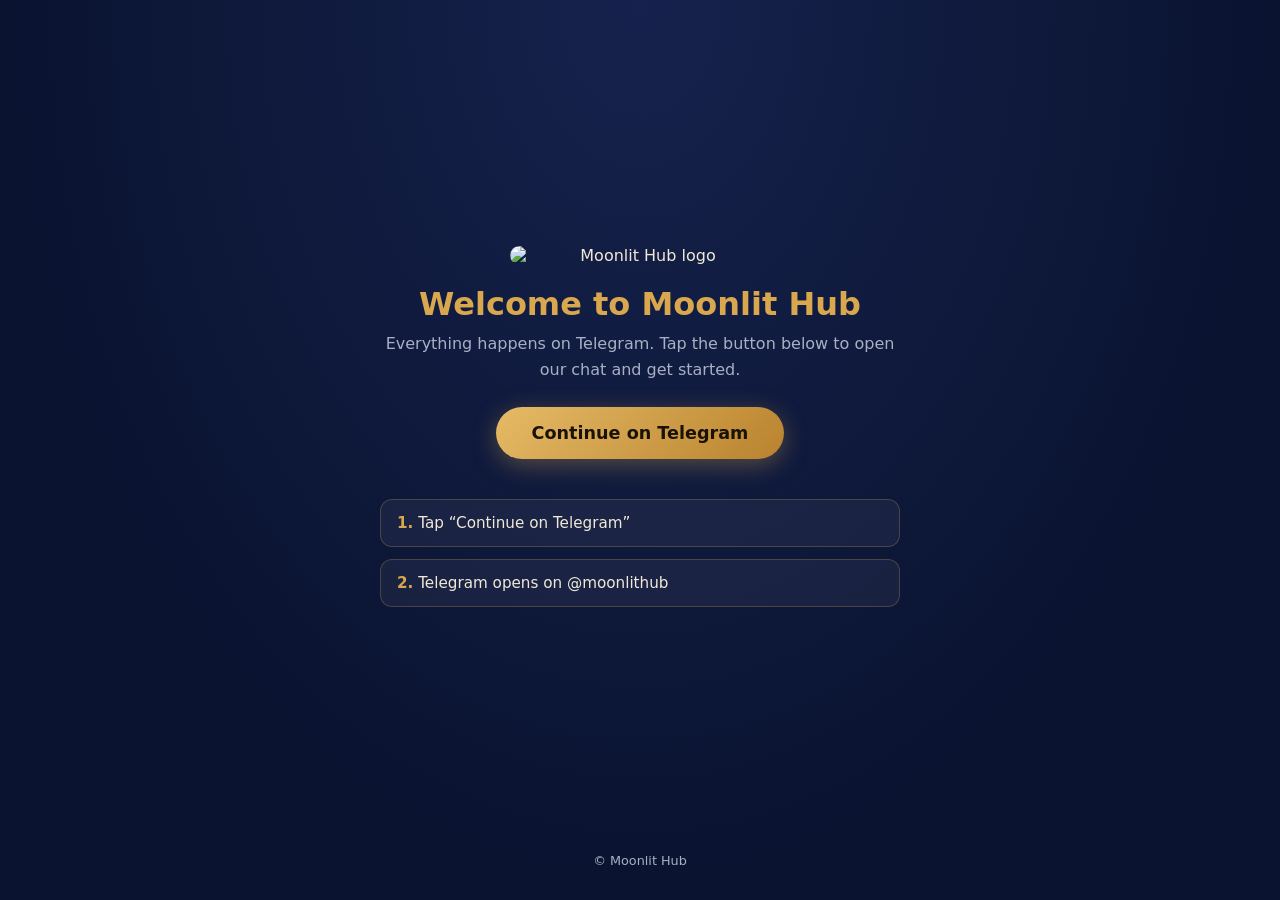
==== index.html @ 0dc42af7 "Add initial HTML structure for Moonlit Hub" ====
<!DOCTYPE html>
<html lang="en">
<head>
<meta charset="utf-8">
<meta name="viewport" content="width=device-width, initial-scale=1, viewport-fit=cover">
<title>Moonlit Hub</title>
<style>
:root{--bg:#0a1330;--gold:#d9a84e;--text:#f1e9d8;--muted:#a9b0c4}
*{box-sizing:border-box}
html{height:100%}
body{margin:0;min-height:100%;background:radial-gradient(ellipse at top,#16224d,var(--bg) 70%);color:var(--text);font-family:system-ui,-apple-system,"Segoe UI",Roboto,sans-serif;display:flex;flex-direction:column;align-items:center;text-align:center;padding:32px 20px}
main{max-width:520px;width:100%;flex:1;display:flex;flex-direction:column;align-items:center;justify-content:center}
img{max-width:100%;width:260px;border-radius:16px}
h1{font-size:2rem;margin:20px 0 8px;color:var(--gold)}
p{color:var(--muted);line-height:1.6;margin:0 0 24px}
.btn{display:inline-block;background:linear-gradient(135deg,#e6bb66,#b9822e);color:#1a1205;font-weight:700;font-size:1.1rem;text-decoration:none;padding:16px 36px;border-radius:999px;box-shadow:0 6px 24px rgba(217,168,78,.35)}
.btn:active{transform:scale(.98)}
.steps{display:grid;gap:12px;margin-top:40px;width:100%;text-align:left}
.step{background:rgba(255,255,255,.05);border:1px solid rgba(217,168,78,.25);border-radius:12px;padding:14px 16px;font-size:.95rem}
.step b{color:var(--gold)}
footer{margin-top:32px;font-size:.8rem;color:var(--muted)}
</style>
</head>
<body>
<main>
  <img src="logo.png" alt="Moonlit Hub logo">
  <h1>Welcome to Moonlit Hub</h1>
  <p>Everything happens on Telegram. Tap the button below to open our chat and get started.</p>
  <a class="btn" href="https://t.me/moonlithub">Continue on Telegram</a>
  <div class="steps">
    <div class="step"><b>1.</b> Tap “Continue on Telegram”</div>
    <div class="step"><b>2.</b> Telegram opens on @moonlithub</div>
  </div>
</main>
<footer>&copy; Moonlit Hub</footer>
</body>
</html>
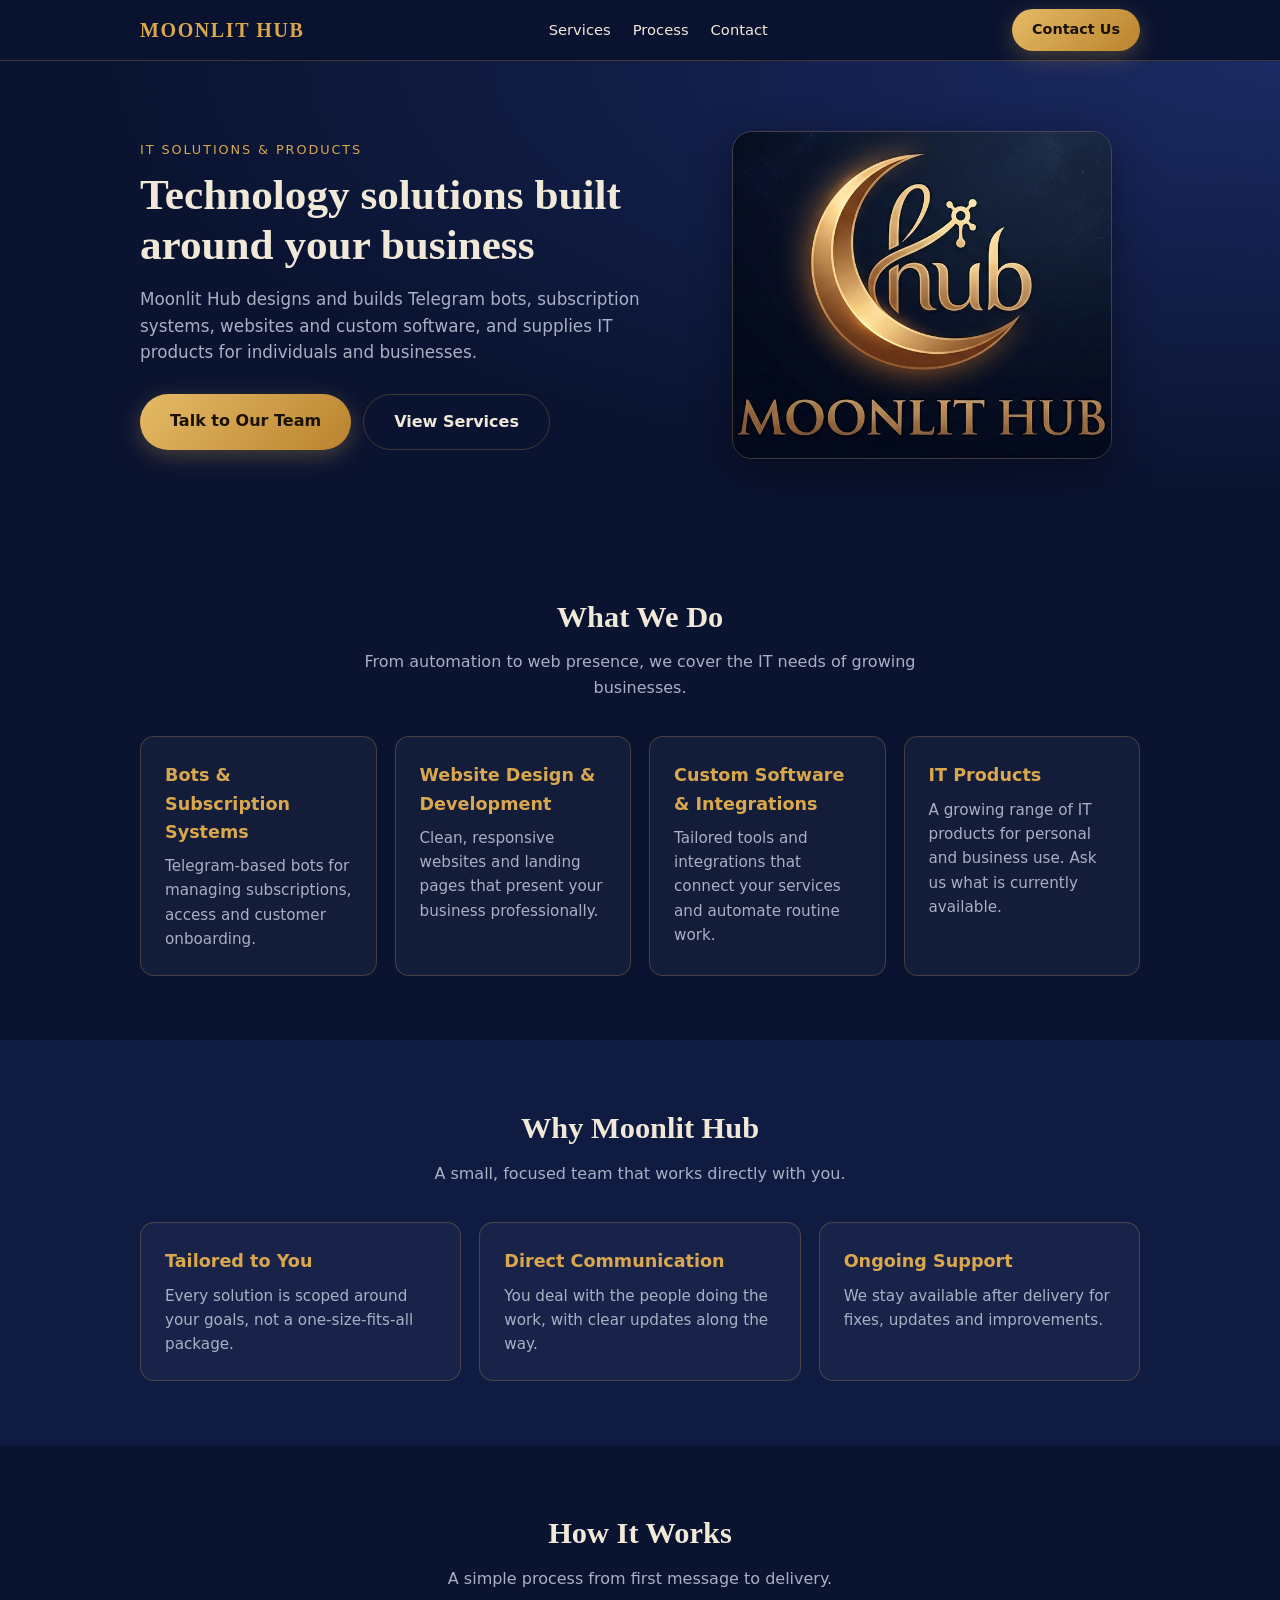
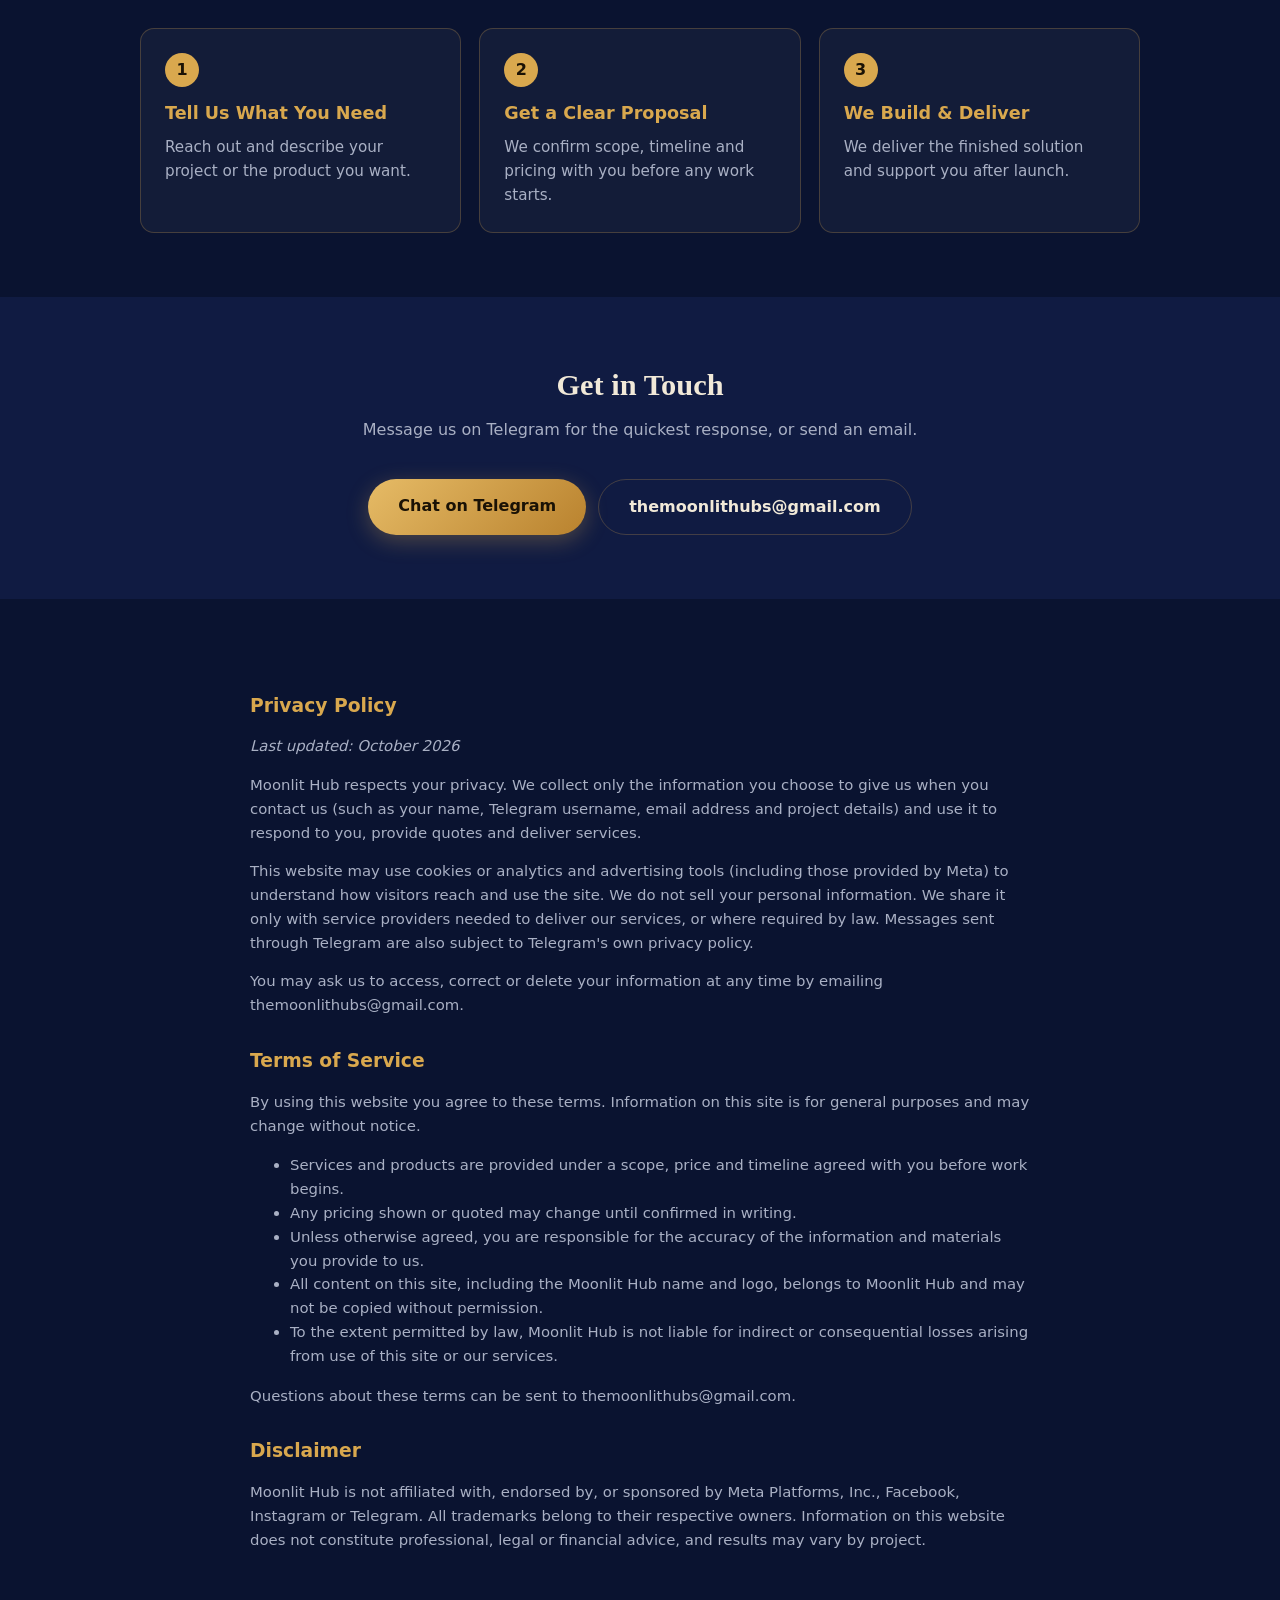
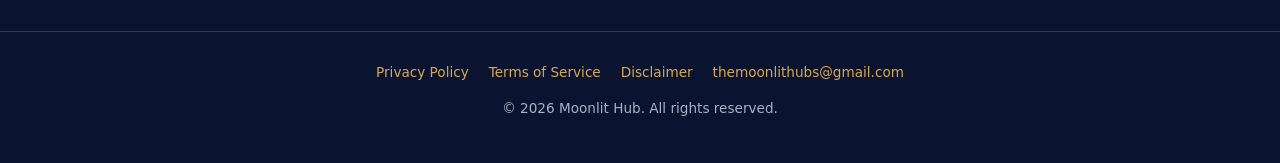
==== commit fdd25554: "Enhance index.html with SEO and layout improvements Updated the title and meta description for SEO. " ====
--- a/index.html
+++ b/index.html
@@ -3,35 +3,128 @@
 <head>
 <meta charset="utf-8">
 <meta name="viewport" content="width=device-width, initial-scale=1, viewport-fit=cover">
-<title>Moonlit Hub</title>
+<title>Moonlit Hub | IT Solutions & Products</title>
+<meta name="description" content="Moonlit Hub provides IT solutions: Telegram bots and subscription systems, websites, custom software and IT products.">
 <style>
-:root{--bg:#0a1330;--gold:#d9a84e;--text:#f1e9d8;--muted:#a9b0c4}
+:root{--bg:#0a1330;--bg2:#101b42;--gold:#d9a84e;--text:#f1e9d8;--muted:#a9b0c4;--line:rgba(217,168,78,.25);box-sizing:border-box;padding-top:env(safe-area-inset-top,0px);padding-bottom:env(safe-area-inset-bottom,0px)}
 *{box-sizing:border-box}
-html{height:100%}
-body{margin:0;min-height:100%;background:radial-gradient(ellipse at top,#16224d,var(--bg) 70%);color:var(--text);font-family:system-ui,-apple-system,"Segoe UI",Roboto,sans-serif;display:flex;flex-direction:column;align-items:center;text-align:center;padding:32px 20px}
-main{max-width:520px;width:100%;flex:1;display:flex;flex-direction:column;align-items:center;justify-content:center}
-img{max-width:100%;width:260px;border-radius:16px}
-h1{font-size:2rem;margin:20px 0 8px;color:var(--gold)}
-p{color:var(--muted);line-height:1.6;margin:0 0 24px}
-.btn{display:inline-block;background:linear-gradient(135deg,#e6bb66,#b9822e);color:#1a1205;font-weight:700;font-size:1.1rem;text-decoration:none;padding:16px 36px;border-radius:999px;box-shadow:0 6px 24px rgba(217,168,78,.35)}
-.btn:active{transform:scale(.98)}
-.steps{display:grid;gap:12px;margin-top:40px;width:100%;text-align:left}
-.step{background:rgba(255,255,255,.05);border:1px solid rgba(217,168,78,.25);border-radius:12px;padding:14px 16px;font-size:.95rem}
-.step b{color:var(--gold)}
-footer{margin-top:32px;font-size:.8rem;color:var(--muted)}
+html{scroll-behavior:smooth;scroll-padding-top:70px}
+body{margin:0;background:var(--bg);color:var(--text);font-family:system-ui,-apple-system,"Segoe UI",Roboto,sans-serif;line-height:1.6}
+a{color:var(--gold)}
+.wrap{max-width:1040px;margin:0 auto;padding:0 20px}
+header{position:sticky;top:env(safe-area-inset-top,0px);z-index:5;background:rgba(10,19,48,.92);border-bottom:1px solid var(--line);backdrop-filter:blur(8px)}
+nav{display:flex;align-items:center;justify-content:space-between;height:60px}
+.brand{font-family:Georgia,"Times New Roman",serif;font-size:1.25rem;letter-spacing:.08em;color:var(--gold);text-decoration:none;font-weight:700}
+nav ul{display:flex;gap:22px;list-style:none;margin:0;padding:0}
+nav ul a{color:var(--text);text-decoration:none;font-size:.92rem}
+.btn{display:inline-block;background:linear-gradient(135deg,#e6bb66,#b9822e);color:#1a1205;font-weight:700;text-decoration:none;padding:14px 30px;border-radius:999px;box-shadow:0 6px 22px rgba(217,168,78,.3)}
+.btn.sm{padding:9px 20px;font-size:.9rem}
+.btn.ghost{background:none;color:var(--text);border:1px solid var(--line);box-shadow:none}
+.hero{background:radial-gradient(ellipse at top right,#1b2a63,var(--bg) 65%);padding:70px 0}
+.hero .wrap{display:grid;grid-template-columns:1.2fr 1fr;gap:40px;align-items:center}
+.eyebrow{color:var(--gold);letter-spacing:.15em;font-size:.8rem;text-transform:uppercase}
+h1{font-family:Georgia,"Times New Roman",serif;font-size:2.7rem;line-height:1.15;margin:10px 0 16px}
+.hero p{color:var(--muted);font-size:1.05rem;margin:0 0 28px}
+.hero .cta{display:flex;gap:12px;flex-wrap:wrap}
+.hero img{width:100%;max-width:380px;justify-self:center;border-radius:20px;border:1px solid var(--line);box-shadow:0 10px 40px rgba(0,0,0,.4)}
+section{padding:64px 0}
+section.alt{background:var(--bg2)}
+h2{font-family:Georgia,"Times New Roman",serif;font-size:1.9rem;margin:0 0 8px;text-align:center}
+.sub{color:var(--muted);text-align:center;max-width:600px;margin:0 auto 36px}
+.grid{display:grid;gap:18px;grid-template-columns:repeat(auto-fit,minmax(220px,1fr))}
+.card{background:rgba(255,255,255,.04);border:1px solid var(--line);border-radius:14px;padding:24px}
+.card h3{margin:0 0 8px;color:var(--gold);font-size:1.1rem}
+.card p{margin:0;color:var(--muted);font-size:.95rem}
+.num{display:inline-flex;width:34px;height:34px;border-radius:50%;background:var(--gold);color:#1a1205;font-weight:700;align-items:center;justify-content:center;margin-bottom:12px}
+.contact{text-align:center}
+.contact .cta{display:flex;gap:12px;justify-content:center;flex-wrap:wrap;margin-top:8px}
+.legal h3{color:var(--gold);margin:28px 0 6px}
+.legal p,.legal li{color:var(--muted);font-size:.93rem}
+.legal .box{max-width:780px;margin:0 auto}
+footer{border-top:1px solid var(--line);padding:30px 0;text-align:center;font-size:.85rem;color:var(--muted)}
+footer a{margin:0 10px;text-decoration:none}
+@media(max-width:760px){nav ul{display:none}.hero .wrap{grid-template-columns:1fr}.hero{padding:44px 0}h1{font-size:2.1rem}.hero img{order:-1;max-width:240px}}
 </style>
 </head>
 <body>
-<main>
+<header><div class="wrap"><nav>
+  <a class="brand" href="#top">MOONLIT HUB</a>
+  <ul><li><a href="#services">Services</a></li><li><a href="#process">Process</a></li><li><a href="#contact">Contact</a></li></ul>
+  <a class="btn sm" href="https://t.me/moonlithub">Contact Us</a>
+</nav></div></header>
+
+<div class="hero" id="top"><div class="wrap">
+  <div>
+    <div class="eyebrow">IT Solutions &amp; Products</div>
+    <h1>Technology solutions built around your business</h1>
+    <p>Moonlit Hub designs and builds Telegram bots, subscription systems, websites and custom software, and supplies IT products for individuals and businesses.</p>
+    <div class="cta"><a class="btn" href="https://t.me/moonlithub">Talk to Our Team</a><a class="btn ghost" href="#services">View Services</a></div>
+  </div>
   <img src="logo.png" alt="Moonlit Hub logo">
-  <h1>Welcome to Moonlit Hub</h1>
-  <p>Everything happens on Telegram. Tap the button below to open our chat and get started.</p>
-  <a class="btn" href="https://t.me/moonlithub">Continue on Telegram</a>
-  <div class="steps">
-    <div class="step"><b>1.</b> Tap “Continue on Telegram”</div>
-    <div class="step"><b>2.</b> Telegram opens on @moonlithub</div>
+</div></div>
+
+<section id="services"><div class="wrap">
+  <h2>What We Do</h2>
+  <p class="sub">From automation to web presence, we cover the IT needs of growing businesses.</p>
+  <div class="grid">
+    <div class="card"><h3>Bots &amp; Subscription Systems</h3><p>Telegram-based bots for managing subscriptions, access and customer onboarding.</p></div>
+    <div class="card"><h3>Website Design &amp; Development</h3><p>Clean, responsive websites and landing pages that present your business professionally.</p></div>
+    <div class="card"><h3>Custom Software &amp; Integrations</h3><p>Tailored tools and integrations that connect your services and automate routine work.</p></div>
+    <div class="card"><h3>IT Products</h3><p>A growing range of IT products for personal and business use. Ask us what is currently available.</p></div>
   </div>
-</main>
-<footer>&copy; Moonlit Hub</footer>
+</div></section>
+
+<section class="alt"><div class="wrap">
+  <h2>Why Moonlit Hub</h2>
+  <p class="sub">A small, focused team that works directly with you.</p>
+  <div class="grid">
+    <div class="card"><h3>Tailored to You</h3><p>Every solution is scoped around your goals, not a one-size-fits-all package.</p></div>
+    <div class="card"><h3>Direct Communication</h3><p>You deal with the people doing the work, with clear updates along the way.</p></div>
+    <div class="card"><h3>Ongoing Support</h3><p>We stay available after delivery for fixes, updates and improvements.</p></div>
+  </div>
+</div></section>
+
+<section id="process"><div class="wrap">
+  <h2>How It Works</h2>
+  <p class="sub">A simple process from first message to delivery.</p>
+  <div class="grid">
+    <div class="card"><div class="num">1</div><h3>Tell Us What You Need</h3><p>Reach out and describe your project or the product you want.</p></div>
+    <div class="card"><div class="num">2</div><h3>Get a Clear Proposal</h3><p>We confirm scope, timeline and pricing with you before any work starts.</p></div>
+    <div class="card"><div class="num">3</div><h3>We Build &amp; Deliver</h3><p>We deliver the finished solution and support you after launch.</p></div>
+  </div>
+</div></section>
+
+<section class="alt contact" id="contact"><div class="wrap">
+  <h2>Get in Touch</h2>
+  <p class="sub">Message us on Telegram for the quickest response, or send an email.</p>
+  <div class="cta"><a class="btn" href="https://t.me/moonlithub">Chat on Telegram</a><a class="btn ghost" href="mailto:themoonlithubs@gmail.com">themoonlithubs@gmail.com</a></div>
+</div></section>
+
+<section class="legal"><div class="wrap"><div class="box">
+  <h3 id="privacy">Privacy Policy</h3>
+  <p><em>Last updated: October 2026</em></p>
+  <p>Moonlit Hub respects your privacy. We collect only the information you choose to give us when you contact us (such as your name, Telegram username, email address and project details) and use it to respond to you, provide quotes and deliver services.</p>
+  <p>This website may use cookies or analytics and advertising tools (including those provided by Meta) to understand how visitors reach and use the site. We do not sell your personal information. We share it only with service providers needed to deliver our services, or where required by law. Messages sent through Telegram are also subject to Telegram's own privacy policy.</p>
+  <p>You may ask us to access, correct or delete your information at any time by emailing themoonlithubs@gmail.com.</p>
+
+  <h3 id="terms">Terms of Service</h3>
+  <p>By using this website you agree to these terms. Information on this site is for general purposes and may change without notice.</p>
+  <ul>
+    <li>Services and products are provided under a scope, price and timeline agreed with you before work begins.</li>
+    <li>Any pricing shown or quoted may change until confirmed in writing.</li>
+    <li>Unless otherwise agreed, you are responsible for the accuracy of the information and materials you provide to us.</li>
+    <li>All content on this site, including the Moonlit Hub name and logo, belongs to Moonlit Hub and may not be copied without permission.</li>
+    <li>To the extent permitted by law, Moonlit Hub is not liable for indirect or consequential losses arising from use of this site or our services.</li>
+  </ul>
+  <p>Questions about these terms can be sent to themoonlithubs@gmail.com.</p>
+
+  <h3 id="disclaimer">Disclaimer</h3>
+  <p>Moonlit Hub is not affiliated with, endorsed by, or sponsored by Meta Platforms, Inc., Facebook, Instagram or Telegram. All trademarks belong to their respective owners. Information on this website does not constitute professional, legal or financial advice, and results may vary by project.</p>
+</div></div></section>
+
+<footer><div class="wrap">
+  <div><a href="#privacy">Privacy Policy</a><a href="#terms">Terms of Service</a><a href="#disclaimer">Disclaimer</a><a href="mailto:themoonlithubs@gmail.com">themoonlithubs@gmail.com</a></div>
+  <p>&copy; 2026 Moonlit Hub. All rights reserved.</p>
+</div></footer>
 </body>
 </html>
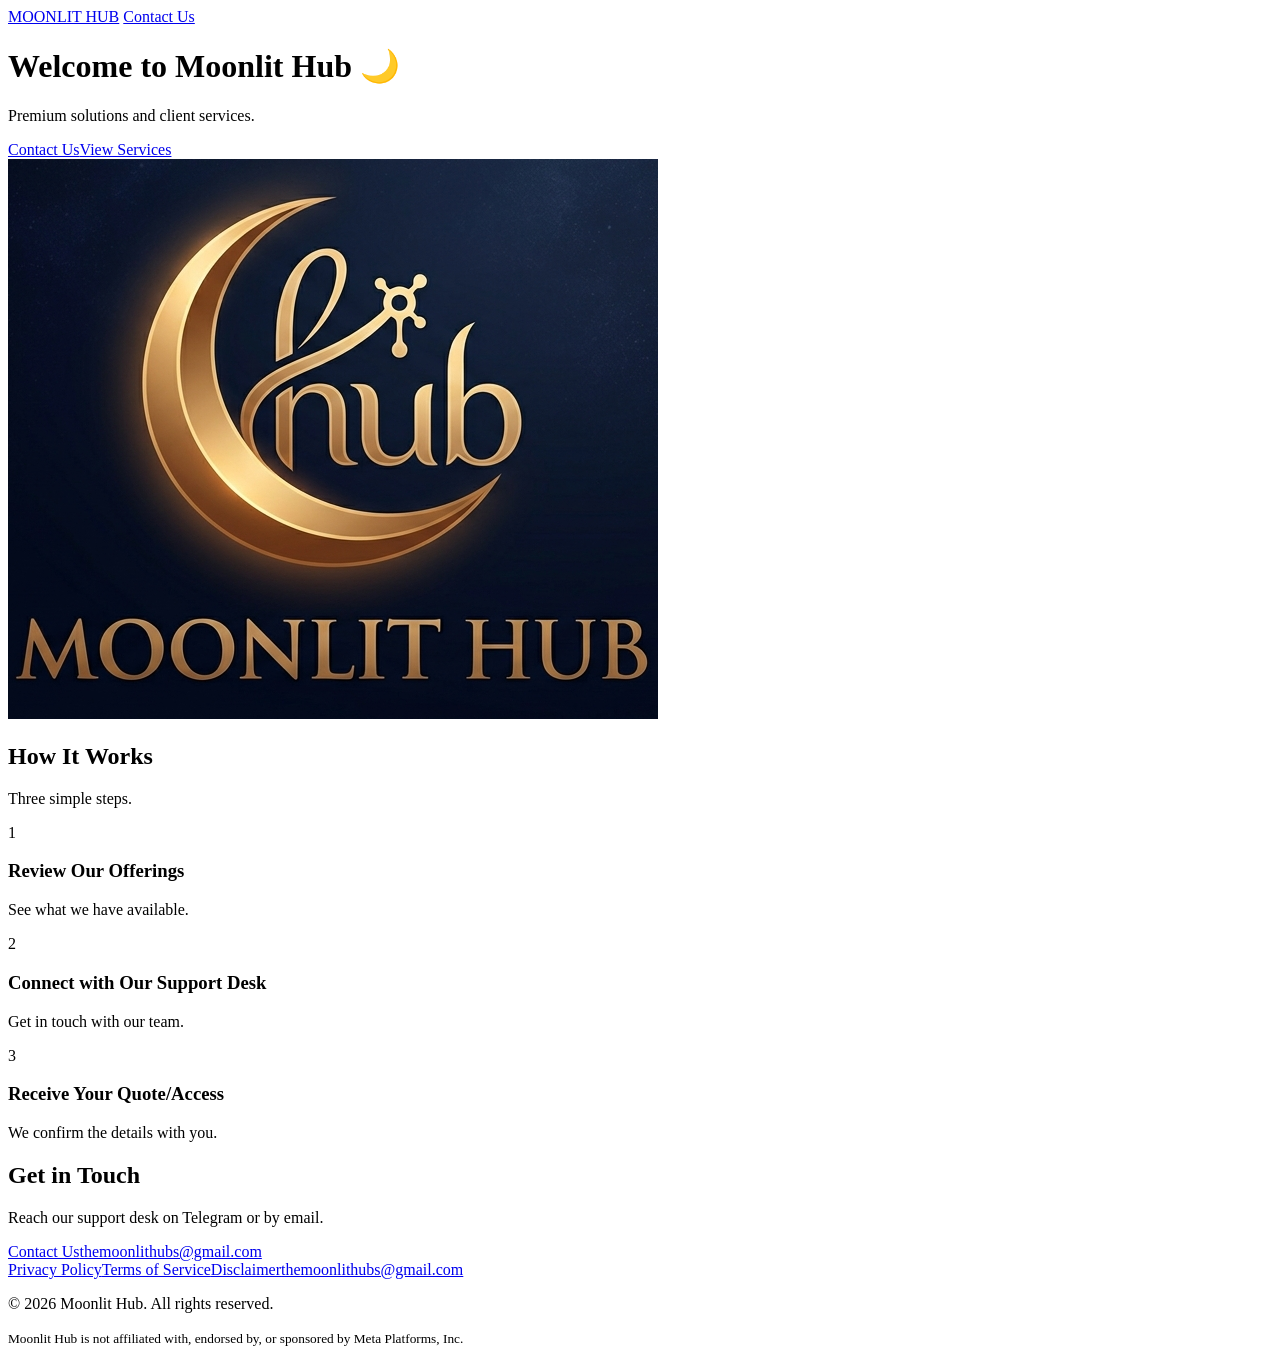
==== commit e4b53567: "Revise index.html layout and content Updated the content and structure of the index.html file, inclu" ====
--- a/index.html
+++ b/index.html
@@ -3,128 +3,44 @@
 <head>
 <meta charset="utf-8">
 <meta name="viewport" content="width=device-width, initial-scale=1, viewport-fit=cover">
-<title>Moonlit Hub | IT Solutions & Products</title>
-<meta name="description" content="Moonlit Hub provides IT solutions: Telegram bots and subscription systems, websites, custom software and IT products.">
-<style>
-:root{--bg:#0a1330;--bg2:#101b42;--gold:#d9a84e;--text:#f1e9d8;--muted:#a9b0c4;--line:rgba(217,168,78,.25);box-sizing:border-box;padding-top:env(safe-area-inset-top,0px);padding-bottom:env(safe-area-inset-bottom,0px)}
-*{box-sizing:border-box}
-html{scroll-behavior:smooth;scroll-padding-top:70px}
-body{margin:0;background:var(--bg);color:var(--text);font-family:system-ui,-apple-system,"Segoe UI",Roboto,sans-serif;line-height:1.6}
-a{color:var(--gold)}
-.wrap{max-width:1040px;margin:0 auto;padding:0 20px}
-header{position:sticky;top:env(safe-area-inset-top,0px);z-index:5;background:rgba(10,19,48,.92);border-bottom:1px solid var(--line);backdrop-filter:blur(8px)}
-nav{display:flex;align-items:center;justify-content:space-between;height:60px}
-.brand{font-family:Georgia,"Times New Roman",serif;font-size:1.25rem;letter-spacing:.08em;color:var(--gold);text-decoration:none;font-weight:700}
-nav ul{display:flex;gap:22px;list-style:none;margin:0;padding:0}
-nav ul a{color:var(--text);text-decoration:none;font-size:.92rem}
-.btn{display:inline-block;background:linear-gradient(135deg,#e6bb66,#b9822e);color:#1a1205;font-weight:700;text-decoration:none;padding:14px 30px;border-radius:999px;box-shadow:0 6px 22px rgba(217,168,78,.3)}
-.btn.sm{padding:9px 20px;font-size:.9rem}
-.btn.ghost{background:none;color:var(--text);border:1px solid var(--line);box-shadow:none}
-.hero{background:radial-gradient(ellipse at top right,#1b2a63,var(--bg) 65%);padding:70px 0}
-.hero .wrap{display:grid;grid-template-columns:1.2fr 1fr;gap:40px;align-items:center}
-.eyebrow{color:var(--gold);letter-spacing:.15em;font-size:.8rem;text-transform:uppercase}
-h1{font-family:Georgia,"Times New Roman",serif;font-size:2.7rem;line-height:1.15;margin:10px 0 16px}
-.hero p{color:var(--muted);font-size:1.05rem;margin:0 0 28px}
-.hero .cta{display:flex;gap:12px;flex-wrap:wrap}
-.hero img{width:100%;max-width:380px;justify-self:center;border-radius:20px;border:1px solid var(--line);box-shadow:0 10px 40px rgba(0,0,0,.4)}
-section{padding:64px 0}
-section.alt{background:var(--bg2)}
-h2{font-family:Georgia,"Times New Roman",serif;font-size:1.9rem;margin:0 0 8px;text-align:center}
-.sub{color:var(--muted);text-align:center;max-width:600px;margin:0 auto 36px}
-.grid{display:grid;gap:18px;grid-template-columns:repeat(auto-fit,minmax(220px,1fr))}
-.card{background:rgba(255,255,255,.04);border:1px solid var(--line);border-radius:14px;padding:24px}
-.card h3{margin:0 0 8px;color:var(--gold);font-size:1.1rem}
-.card p{margin:0;color:var(--muted);font-size:.95rem}
-.num{display:inline-flex;width:34px;height:34px;border-radius:50%;background:var(--gold);color:#1a1205;font-weight:700;align-items:center;justify-content:center;margin-bottom:12px}
-.contact{text-align:center}
-.contact .cta{display:flex;gap:12px;justify-content:center;flex-wrap:wrap;margin-top:8px}
-.legal h3{color:var(--gold);margin:28px 0 6px}
-.legal p,.legal li{color:var(--muted);font-size:.93rem}
-.legal .box{max-width:780px;margin:0 auto}
-footer{border-top:1px solid var(--line);padding:30px 0;text-align:center;font-size:.85rem;color:var(--muted)}
-footer a{margin:0 10px;text-decoration:none}
-@media(max-width:760px){nav ul{display:none}.hero .wrap{grid-template-columns:1fr}.hero{padding:44px 0}h1{font-size:2.1rem}.hero img{order:-1;max-width:240px}}
-</style>
+<title>Moonlit Hub</title>
+<link rel="stylesheet" href="style.css">
 </head>
 <body>
 <header><div class="wrap"><nav>
-  <a class="brand" href="#top">MOONLIT HUB</a>
-  <ul><li><a href="#services">Services</a></li><li><a href="#process">Process</a></li><li><a href="#contact">Contact</a></li></ul>
+  <a class="brand" href="index.html">MOONLIT HUB</a>
   <a class="btn sm" href="https://t.me/moonlithub">Contact Us</a>
 </nav></div></header>
 
-<div class="hero" id="top"><div class="wrap">
+<div class="hero"><div class="wrap">
   <div>
-    <div class="eyebrow">IT Solutions &amp; Products</div>
-    <h1>Technology solutions built around your business</h1>
-    <p>Moonlit Hub designs and builds Telegram bots, subscription systems, websites and custom software, and supplies IT products for individuals and businesses.</p>
-    <div class="cta"><a class="btn" href="https://t.me/moonlithub">Talk to Our Team</a><a class="btn ghost" href="#services">View Services</a></div>
+    <h1>Welcome to Moonlit Hub 🌙</h1>
+    <p>Premium solutions and client services.</p>
+    <div class="cta"><a class="btn" href="https://t.me/moonlithub">Contact Us</a><a class="btn ghost" href="https://t.me/moonlithub">View Services</a></div>
   </div>
   <img src="logo.png" alt="Moonlit Hub logo">
 </div></div>
 
-<section id="services"><div class="wrap">
-  <h2>What We Do</h2>
-  <p class="sub">From automation to web presence, we cover the IT needs of growing businesses.</p>
+<section class="alt"><div class="wrap">
+  <h2>How It Works</h2>
+  <p class="sub">Three simple steps.</p>
   <div class="grid">
-    <div class="card"><h3>Bots &amp; Subscription Systems</h3><p>Telegram-based bots for managing subscriptions, access and customer onboarding.</p></div>
-    <div class="card"><h3>Website Design &amp; Development</h3><p>Clean, responsive websites and landing pages that present your business professionally.</p></div>
-    <div class="card"><h3>Custom Software &amp; Integrations</h3><p>Tailored tools and integrations that connect your services and automate routine work.</p></div>
-    <div class="card"><h3>IT Products</h3><p>A growing range of IT products for personal and business use. Ask us what is currently available.</p></div>
+    <div class="card"><div class="num">1</div><h3>Review Our Offerings</h3><p>See what we have available.</p></div>
+    <div class="card"><div class="num">2</div><h3>Connect with Our Support Desk</h3><p>Get in touch with our team.</p></div>
+    <div class="card"><div class="num">3</div><h3>Receive Your Quote/Access</h3><p>We confirm the details with you.</p></div>
   </div>
 </div></section>
 
-<section class="alt"><div class="wrap">
-  <h2>Why Moonlit Hub</h2>
-  <p class="sub">A small, focused team that works directly with you.</p>
-  <div class="grid">
-    <div class="card"><h3>Tailored to You</h3><p>Every solution is scoped around your goals, not a one-size-fits-all package.</p></div>
-    <div class="card"><h3>Direct Communication</h3><p>You deal with the people doing the work, with clear updates along the way.</p></div>
-    <div class="card"><h3>Ongoing Support</h3><p>We stay available after delivery for fixes, updates and improvements.</p></div>
-  </div>
+<section class="contact"><div class="wrap">
+  <h2>Get in Touch</h2>
+  <p class="sub">Reach our support desk on Telegram or by email.</p>
+  <div class="cta"><a class="btn" href="https://t.me/moonlithub">Contact Us</a><a class="btn ghost" href="mailto:themoonlithubs@gmail.com">themoonlithubs@gmail.com</a></div>
 </div></section>
 
-<section id="process"><div class="wrap">
-  <h2>How It Works</h2>
-  <p class="sub">A simple process from first message to delivery.</p>
-  <div class="grid">
-    <div class="card"><div class="num">1</div><h3>Tell Us What You Need</h3><p>Reach out and describe your project or the product you want.</p></div>
-    <div class="card"><div class="num">2</div><h3>Get a Clear Proposal</h3><p>We confirm scope, timeline and pricing with you before any work starts.</p></div>
-    <div class="card"><div class="num">3</div><h3>We Build &amp; Deliver</h3><p>We deliver the finished solution and support you after launch.</p></div>
-  </div>
-</div></section>
-
-<section class="alt contact" id="contact"><div class="wrap">
-  <h2>Get in Touch</h2>
-  <p class="sub">Message us on Telegram for the quickest response, or send an email.</p>
-  <div class="cta"><a class="btn" href="https://t.me/moonlithub">Chat on Telegram</a><a class="btn ghost" href="mailto:themoonlithubs@gmail.com">themoonlithubs@gmail.com</a></div>
-</div></section>
-
-<section class="legal"><div class="wrap"><div class="box">
-  <h3 id="privacy">Privacy Policy</h3>
-  <p><em>Last updated: October 2026</em></p>
-  <p>Moonlit Hub respects your privacy. We collect only the information you choose to give us when you contact us (such as your name, Telegram username, email address and project details) and use it to respond to you, provide quotes and deliver services.</p>
-  <p>This website may use cookies or analytics and advertising tools (including those provided by Meta) to understand how visitors reach and use the site. We do not sell your personal information. We share it only with service providers needed to deliver our services, or where required by law. Messages sent through Telegram are also subject to Telegram's own privacy policy.</p>
-  <p>You may ask us to access, correct or delete your information at any time by emailing themoonlithubs@gmail.com.</p>
-
-  <h3 id="terms">Terms of Service</h3>
-  <p>By using this website you agree to these terms. Information on this site is for general purposes and may change without notice.</p>
-  <ul>
-    <li>Services and products are provided under a scope, price and timeline agreed with you before work begins.</li>
-    <li>Any pricing shown or quoted may change until confirmed in writing.</li>
-    <li>Unless otherwise agreed, you are responsible for the accuracy of the information and materials you provide to us.</li>
-    <li>All content on this site, including the Moonlit Hub name and logo, belongs to Moonlit Hub and may not be copied without permission.</li>
-    <li>To the extent permitted by law, Moonlit Hub is not liable for indirect or consequential losses arising from use of this site or our services.</li>
-  </ul>
-  <p>Questions about these terms can be sent to themoonlithubs@gmail.com.</p>
-
-  <h3 id="disclaimer">Disclaimer</h3>
-  <p>Moonlit Hub is not affiliated with, endorsed by, or sponsored by Meta Platforms, Inc., Facebook, Instagram or Telegram. All trademarks belong to their respective owners. Information on this website does not constitute professional, legal or financial advice, and results may vary by project.</p>
-</div></div></section>
-
 <footer><div class="wrap">
-  <div><a href="#privacy">Privacy Policy</a><a href="#terms">Terms of Service</a><a href="#disclaimer">Disclaimer</a><a href="mailto:themoonlithubs@gmail.com">themoonlithubs@gmail.com</a></div>
+  <div><a href="privacy.html">Privacy Policy</a><a href="terms.html">Terms of Service</a><a href="disclaimer.html">Disclaimer</a><a href="mailto:themoonlithubs@gmail.com">themoonlithubs@gmail.com</a></div>
   <p>&copy; 2026 Moonlit Hub. All rights reserved.</p>
+  <small>Moonlit Hub is not affiliated with, endorsed by, or sponsored by Meta Platforms, Inc.</small>
 </div></footer>
 </body>
 </html>
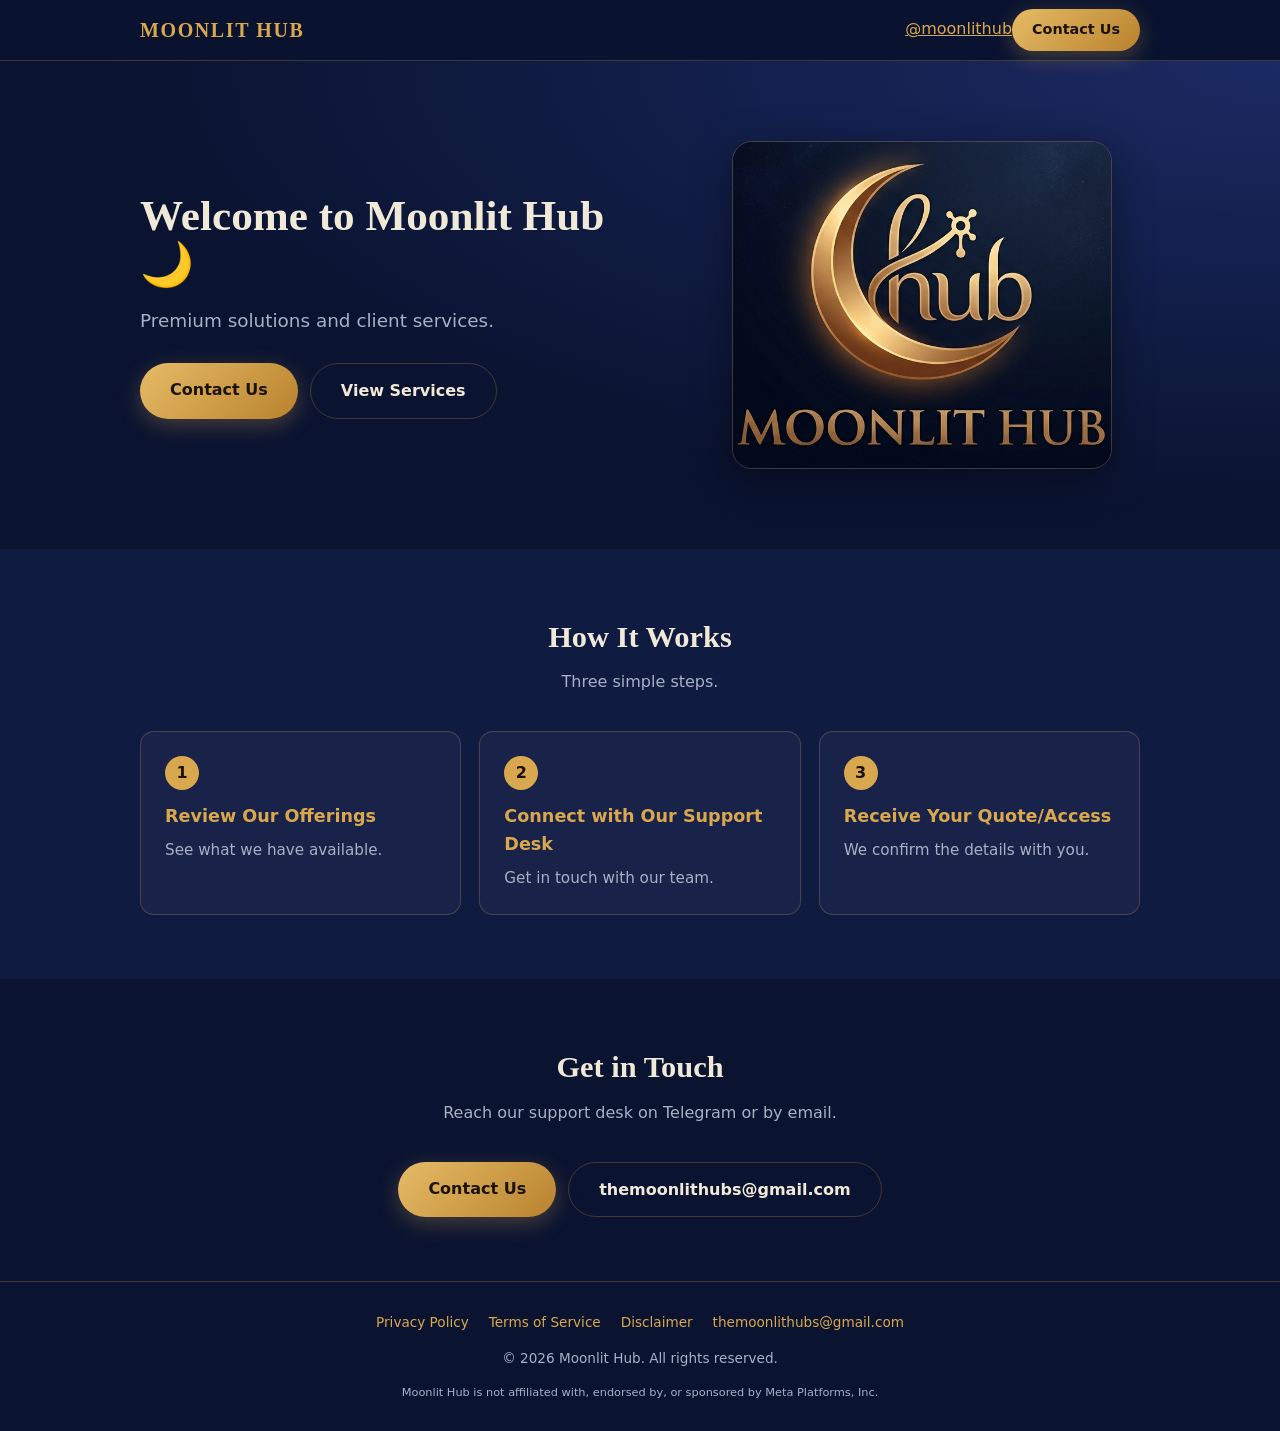
==== commit fd9a18a9: "Update contact links to new Telegram handle" ====
--- a/index.html
+++ b/index.html
@@ -9,14 +9,14 @@
 <body>
 <header><div class="wrap"><nav>
   <a class="brand" href="index.html">MOONLIT HUB</a>
-  <a class="btn sm" href="https://t.me/moonlithub">Contact Us</a>
+  <div class="navr"><a class="handle" href="https://t.me/m/UTD0GwilMTY8">@moonlithub</a><a class="btn sm" href="https://t.me/m/UTD0GwilMTY8">Contact Us</a></div>
 </nav></div></header>
 
 <div class="hero"><div class="wrap">
   <div>
     <h1>Welcome to Moonlit Hub 🌙</h1>
     <p>Premium solutions and client services.</p>
-    <div class="cta"><a class="btn" href="https://t.me/moonlithub">Contact Us</a><a class="btn ghost" href="https://t.me/moonlithub">View Services</a></div>
+    <div class="cta"><a class="btn" href="https://t.me/m/UTD0GwilMTY8">Contact Us</a><a class="btn ghost" href="https://t.me/m/UTD0GwilMTY8">View Services</a></div>
   </div>
   <img src="logo.png" alt="Moonlit Hub logo">
 </div></div>
@@ -34,7 +34,7 @@
 <section class="contact"><div class="wrap">
   <h2>Get in Touch</h2>
   <p class="sub">Reach our support desk on Telegram or by email.</p>
-  <div class="cta"><a class="btn" href="https://t.me/moonlithub">Contact Us</a><a class="btn ghost" href="mailto:themoonlithubs@gmail.com">themoonlithubs@gmail.com</a></div>
+  <div class="cta"><a class="btn" href="https://t.me/m/UTD0GwilMTY8">Contact Us</a><a class="btn ghost" href="mailto:themoonlithubs@gmail.com">themoonlithubs@gmail.com</a></div>
 </div></section>
 
 <footer><div class="wrap">
--- a/style.css
+++ b/style.css
@@ -0,0 +1,36 @@
+:root{--bg:#0a1330;--bg2:#101b42;--gold:#d9a84e;--text:#f1e9d8;--muted:#a9b0c4;--line:rgba(217,168,78,.25);box-sizing:border-box;padding-top:env(safe-area-inset-top,0px);padding-bottom:env(safe-area-inset-bottom,0px)}
+*{box-sizing:border-box}
+html{scroll-behavior:smooth;scroll-padding-top:70px}
+body{margin:0;background:var(--bg);color:var(--text);font-family:system-ui,-apple-system,"Segoe UI",Roboto,sans-serif;line-height:1.6}
+a{color:var(--gold)}
+.wrap{max-width:1040px;margin:0 auto;padding:0 20px}
+header{position:sticky;top:env(safe-area-inset-top,0px);z-index:5;background:rgba(10,19,48,.92);border-bottom:1px solid var(--line);backdrop-filter:blur(8px)}
+nav{display:flex;align-items:center;justify-content:space-between;height:60px}
+.brand{font-family:Georgia,"Times New Roman",serif;font-size:1.25rem;letter-spacing:.08em;color:var(--gold);text-decoration:none;font-weight:700}
+.btn{display:inline-block;background:linear-gradient(135deg,#e6bb66,#b9822e);color:#1a1205;font-weight:700;text-decoration:none;padding:14px 30px;border-radius:999px;box-shadow:0 6px 22px rgba(217,168,78,.3)}
+.btn.sm{padding:9px 20px;font-size:.9rem}
+.btn.ghost{background:none;color:var(--text);border:1px solid var(--line);box-shadow:none}
+.hero{background:radial-gradient(ellipse at top right,#1b2a63,var(--bg) 65%);padding:80px 0}
+.hero .wrap{display:grid;grid-template-columns:1.2fr 1fr;gap:40px;align-items:center}
+h1{font-family:Georgia,"Times New Roman",serif;font-size:2.7rem;line-height:1.15;margin:0 0 16px}
+.hero p{color:var(--muted);font-size:1.15rem;margin:0 0 28px}
+.cta{display:flex;gap:12px;flex-wrap:wrap}
+.hero img{width:100%;max-width:380px;justify-self:center;border-radius:20px;border:1px solid var(--line);box-shadow:0 10px 40px rgba(0,0,0,.4)}
+section{padding:64px 0}
+section.alt{background:var(--bg2)}
+h2{font-family:Georgia,"Times New Roman",serif;font-size:1.9rem;margin:0 0 8px;text-align:center}
+.sub{color:var(--muted);text-align:center;max-width:600px;margin:0 auto 36px}
+.grid{display:grid;gap:18px;grid-template-columns:repeat(auto-fit,minmax(220px,1fr))}
+.card{background:rgba(255,255,255,.04);border:1px solid var(--line);border-radius:14px;padding:24px}
+.card h3{margin:0 0 8px;color:var(--gold);font-size:1.1rem}
+.card p{margin:0;color:var(--muted);font-size:.95rem}
+.num{display:inline-flex;width:34px;height:34px;border-radius:50%;background:var(--gold);color:#1a1205;font-weight:700;align-items:center;justify-content:center;margin-bottom:12px}
+.contact{text-align:center}
+.contact .cta{justify-content:center}
+.page{max-width:780px;margin:0 auto;padding:50px 20px 70px}
+.page h1{font-size:2.1rem;color:var(--gold)}
+.page p,.page li{color:var(--muted)}
+footer{border-top:1px solid var(--line);padding:30px 0;text-align:center;font-size:.85rem;color:var(--muted)}
+footer a{margin:0 10px;text-decoration:none}
+footer small{display:block;margin-top:8px}
+@media(max-width:760px){.hero .wrap{grid-template-columns:1fr}.hero{padding:44px 0}h1{font-size:2.1rem}.hero img{order:-1;max-width:240px}}
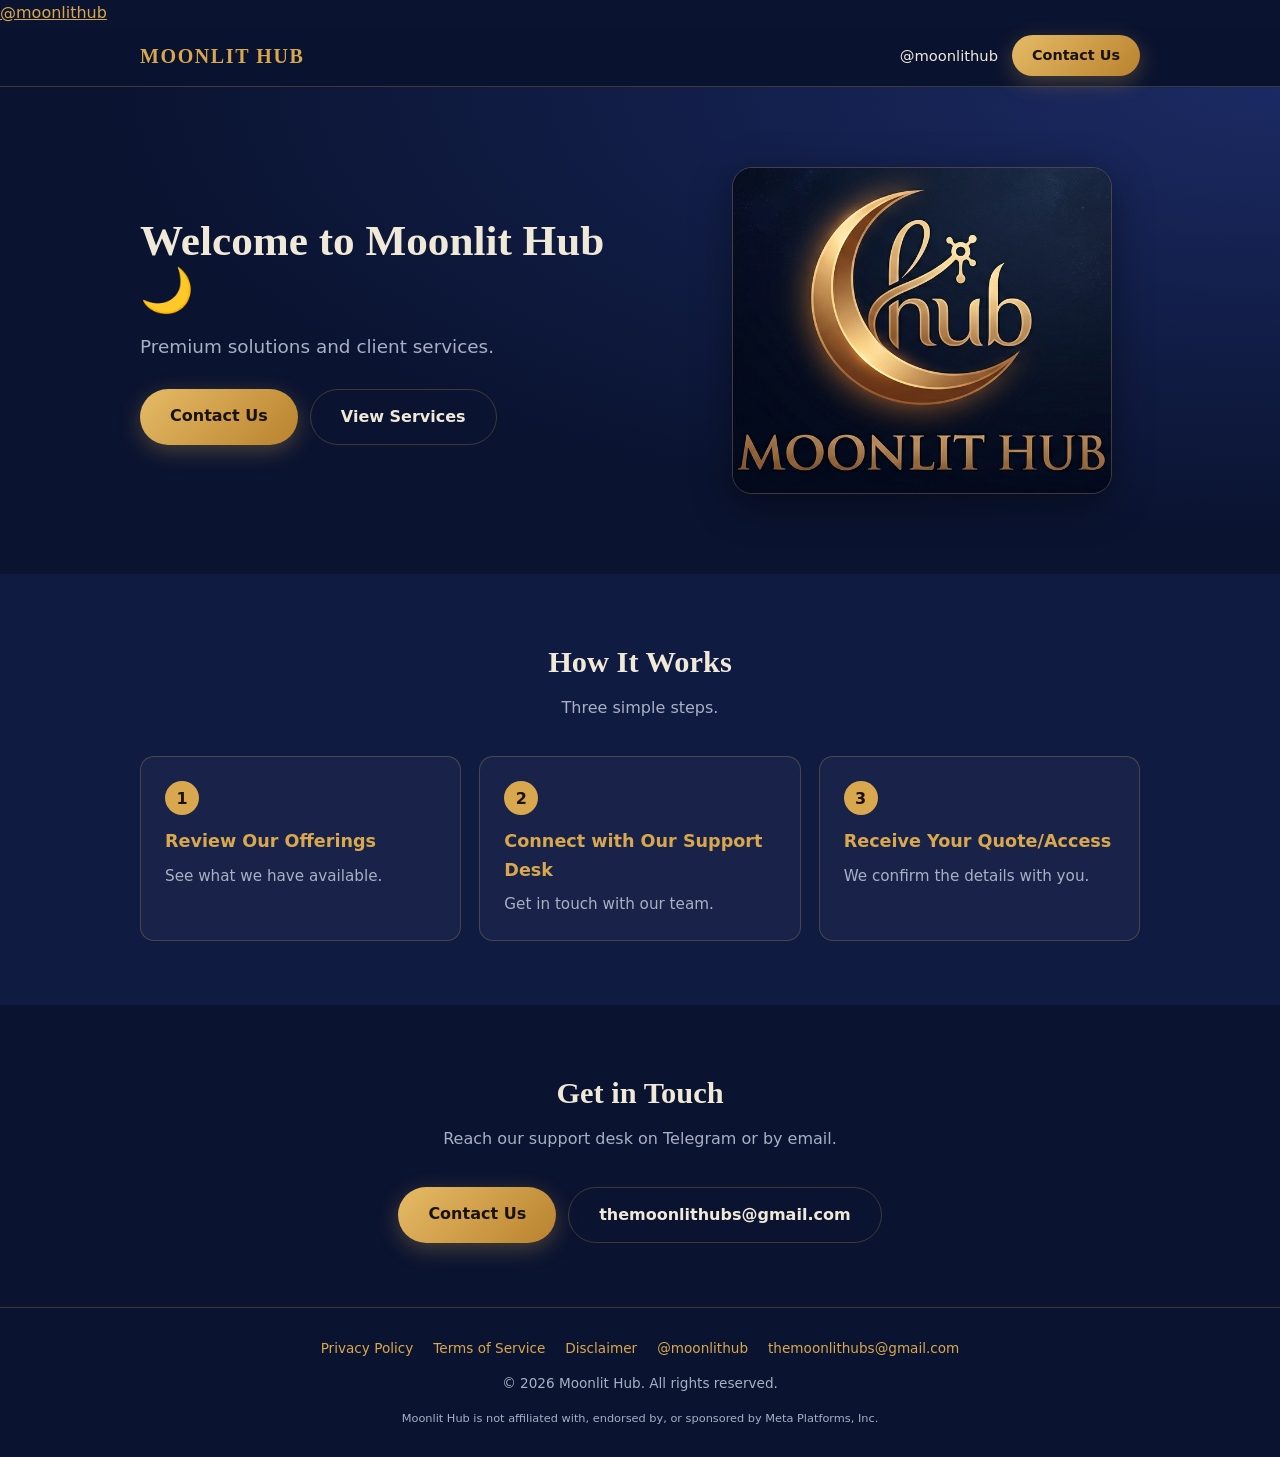
==== commit 0f5a9ac3: "Update contact links and improve header structure" ====
--- a/index.html
+++ b/index.html
@@ -7,16 +7,14 @@
 <link rel="stylesheet" href="style.css">
 </head>
 <body>
-<header><div class="wrap"><nav>
-  <a class="brand" href="index.html">MOONLIT HUB</a>
-  <div class="navr"><a class="handle" href="https://t.me/m/UTD0GwilMTY8">@moonlithub</a><a class="btn sm" href="https://t.me/m/UTD0GwilMTY8">Contact Us</a></div>
-</nav></div></header>
+<div class="toptag"><a class="tag" href="https://t.me/m/UTD0GwilMTY8"><i class="ico tg"></i>@moonlithub<span class="dot"></span></a></div>
+<div id="site-header"></div><script src="site.js"></script>
 
 <div class="hero"><div class="wrap">
   <div>
     <h1>Welcome to Moonlit Hub 🌙</h1>
     <p>Premium solutions and client services.</p>
-    <div class="cta"><a class="btn" href="https://t.me/m/UTD0GwilMTY8">Contact Us</a><a class="btn ghost" href="https://t.me/m/UTD0GwilMTY8">View Services</a></div>
+    <div class="cta"><a class="btn" href="https://t.me/m/UTD0GwilMTY8"><i class="ico tg"></i>Contact Us</a><a class="btn ghost" href="https://t.me/m/UTD0GwilMTY8"><i class="ico tg"></i>View Services</a></div>
   </div>
   <img src="logo.png" alt="Moonlit Hub logo">
 </div></div>
@@ -34,11 +32,11 @@
 <section class="contact"><div class="wrap">
   <h2>Get in Touch</h2>
   <p class="sub">Reach our support desk on Telegram or by email.</p>
-  <div class="cta"><a class="btn" href="https://t.me/m/UTD0GwilMTY8">Contact Us</a><a class="btn ghost" href="mailto:themoonlithubs@gmail.com">themoonlithubs@gmail.com</a></div>
+  <div class="cta"><a class="btn" href="https://t.me/m/UTD0GwilMTY8"><i class="ico tg"></i>Contact Us</a><a class="btn ghost" href="mailto:themoonlithubs@gmail.com"><i class="ico mail"></i>themoonlithubs@gmail.com</a></div>
 </div></section>
 
 <footer><div class="wrap">
-  <div><a href="privacy.html">Privacy Policy</a><a href="terms.html">Terms of Service</a><a href="disclaimer.html">Disclaimer</a><a href="mailto:themoonlithubs@gmail.com">themoonlithubs@gmail.com</a></div>
+  <div class="flinks"><a href="privacy.html">Privacy Policy</a><a href="terms.html">Terms of Service</a><a href="disclaimer.html">Disclaimer</a><a href="https://t.me/m/UTD0GwilMTY8"><i class="ico tg"></i>@moonlithub</a><a href="mailto:themoonlithubs@gmail.com"><i class="ico mail"></i>themoonlithubs@gmail.com</a></div>
   <p>&copy; 2026 Moonlit Hub. All rights reserved.</p>
   <small>Moonlit Hub is not affiliated with, endorsed by, or sponsored by Meta Platforms, Inc.</small>
 </div></footer>
--- a/style.css
+++ b/style.css
@@ -7,6 +7,8 @@
 header{position:sticky;top:env(safe-area-inset-top,0px);z-index:5;background:rgba(10,19,48,.92);border-bottom:1px solid var(--line);backdrop-filter:blur(8px)}
 nav{display:flex;align-items:center;justify-content:space-between;height:60px}
 .brand{font-family:Georgia,"Times New Roman",serif;font-size:1.25rem;letter-spacing:.08em;color:var(--gold);text-decoration:none;font-weight:700}
+.navr{display:flex;align-items:center;gap:14px}
+.handle{color:var(--text);text-decoration:none;font-size:.92rem}
 .btn{display:inline-block;background:linear-gradient(135deg,#e6bb66,#b9822e);color:#1a1205;font-weight:700;text-decoration:none;padding:14px 30px;border-radius:999px;box-shadow:0 6px 22px rgba(217,168,78,.3)}
 .btn.sm{padding:9px 20px;font-size:.9rem}
 .btn.ghost{background:none;color:var(--text);border:1px solid var(--line);box-shadow:none}
@@ -33,4 +35,4 @@
 footer{border-top:1px solid var(--line);padding:30px 0;text-align:center;font-size:.85rem;color:var(--muted)}
 footer a{margin:0 10px;text-decoration:none}
 footer small{display:block;margin-top:8px}
-@media(max-width:760px){.hero .wrap{grid-template-columns:1fr}.hero{padding:44px 0}h1{font-size:2.1rem}.hero img{order:-1;max-width:240px}}
+@media(max-width:760px){.handle{font-size:.8rem}.hero .wrap{grid-template-columns:1fr}.hero{padding:44px 0}h1{font-size:2.1rem}.hero img{order:-1;max-width:240px}}
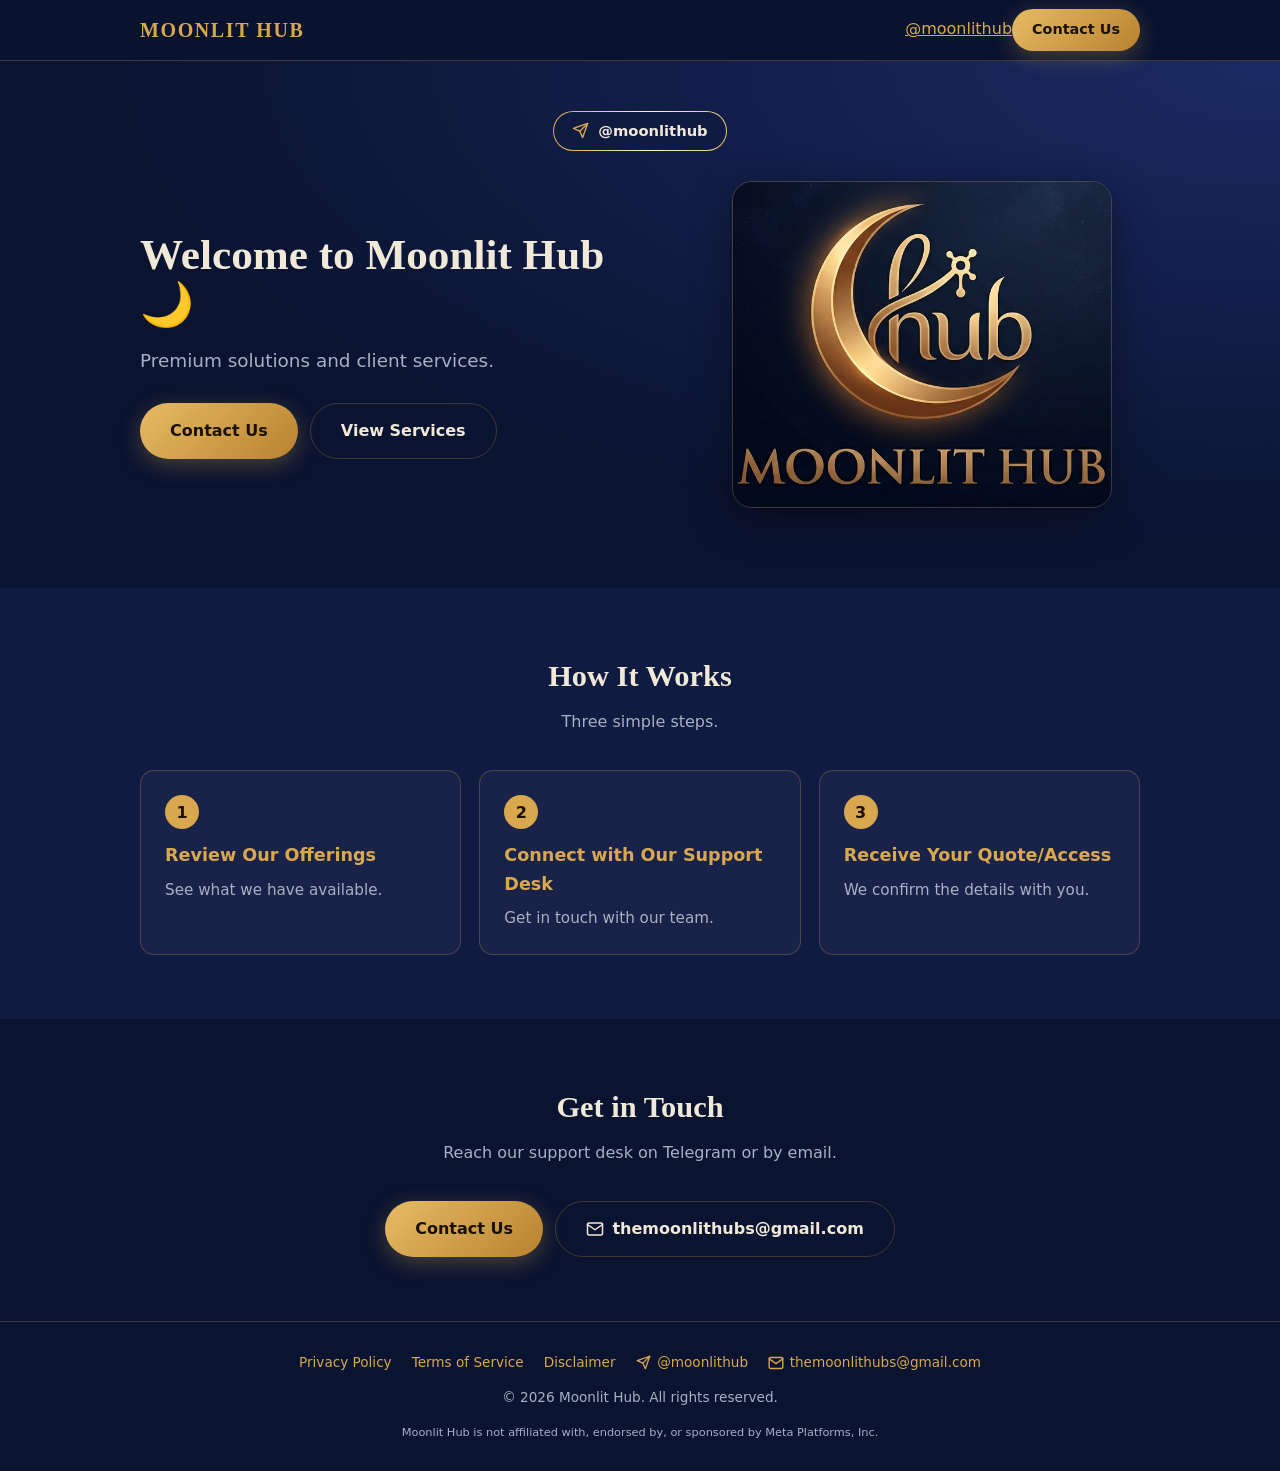
==== commit 50ba8649: "Update contact buttons to remove icons" ====
--- a/index.html
+++ b/index.html
@@ -7,14 +7,15 @@
 <link rel="stylesheet" href="style.css">
 </head>
 <body>
-<div class="toptag"><a class="tag" href="https://t.me/m/UTD0GwilMTY8"><i class="ico tg"></i>@moonlithub<span class="dot"></span></a></div>
 <div id="site-header"></div><script src="site.js"></script>
 
-<div class="hero"><div class="wrap">
+<div class="hero">
+<div class="toptag"><a class="tag" href="https://t.me/m/UTD0GwilMTY8"><i class="ico tg"></i>@moonlithub</a></div>
+<div class="wrap">
   <div>
     <h1>Welcome to Moonlit Hub 🌙</h1>
     <p>Premium solutions and client services.</p>
-    <div class="cta"><a class="btn" href="https://t.me/m/UTD0GwilMTY8"><i class="ico tg"></i>Contact Us</a><a class="btn ghost" href="https://t.me/m/UTD0GwilMTY8"><i class="ico tg"></i>View Services</a></div>
+    <div class="cta"><a class="btn" href="https://t.me/m/UTD0GwilMTY8">Contact Us</a><a class="btn ghost" href="https://t.me/m/UTD0GwilMTY8">View Services</a></div>
   </div>
   <img src="logo.png" alt="Moonlit Hub logo">
 </div></div>
@@ -32,7 +33,7 @@
 <section class="contact"><div class="wrap">
   <h2>Get in Touch</h2>
   <p class="sub">Reach our support desk on Telegram or by email.</p>
-  <div class="cta"><a class="btn" href="https://t.me/m/UTD0GwilMTY8"><i class="ico tg"></i>Contact Us</a><a class="btn ghost" href="mailto:themoonlithubs@gmail.com"><i class="ico mail"></i>themoonlithubs@gmail.com</a></div>
+  <div class="cta"><a class="btn" href="https://t.me/m/UTD0GwilMTY8">Contact Us</a><a class="btn ghost" href="mailto:themoonlithubs@gmail.com"><i class="ico mail"></i>themoonlithubs@gmail.com</a></div>
 </div></section>
 
 <footer><div class="wrap">
--- a/style.css
+++ b/style.css
@@ -7,12 +7,10 @@
 header{position:sticky;top:env(safe-area-inset-top,0px);z-index:5;background:rgba(10,19,48,.92);border-bottom:1px solid var(--line);backdrop-filter:blur(8px)}
 nav{display:flex;align-items:center;justify-content:space-between;height:60px}
 .brand{font-family:Georgia,"Times New Roman",serif;font-size:1.25rem;letter-spacing:.08em;color:var(--gold);text-decoration:none;font-weight:700}
-.navr{display:flex;align-items:center;gap:14px}
-.handle{color:var(--text);text-decoration:none;font-size:.92rem}
-.btn{display:inline-block;background:linear-gradient(135deg,#e6bb66,#b9822e);color:#1a1205;font-weight:700;text-decoration:none;padding:14px 30px;border-radius:999px;box-shadow:0 6px 22px rgba(217,168,78,.3)}
+.btn{display:inline-flex;align-items:center;gap:8px;background:linear-gradient(135deg,#e6bb66,#b9822e);color:#1a1205;font-weight:700;text-decoration:none;padding:14px 30px;border-radius:999px;box-shadow:0 6px 22px rgba(217,168,78,.3)}
 .btn.sm{padding:9px 20px;font-size:.9rem}
 .btn.ghost{background:none;color:var(--text);border:1px solid var(--line);box-shadow:none}
-.hero{background:radial-gradient(ellipse at top right,#1b2a63,var(--bg) 65%);padding:80px 0}
+.hero{background:radial-gradient(ellipse at top right,#1b2a63,var(--bg) 65%);padding:50px 0 80px}
 .hero .wrap{display:grid;grid-template-columns:1.2fr 1fr;gap:40px;align-items:center}
 h1{font-family:Georgia,"Times New Roman",serif;font-size:2.7rem;line-height:1.15;margin:0 0 16px}
 .hero p{color:var(--muted);font-size:1.15rem;margin:0 0 28px}
@@ -33,6 +31,17 @@
 .page h1{font-size:2.1rem;color:var(--gold)}
 .page p,.page li{color:var(--muted)}
 footer{border-top:1px solid var(--line);padding:30px 0;text-align:center;font-size:.85rem;color:var(--muted)}
-footer a{margin:0 10px;text-decoration:none}
+.flinks{display:flex;flex-wrap:wrap;justify-content:center;gap:8px 20px}
+footer a{display:inline-flex;align-items:center;gap:6px;text-decoration:none}
 footer small{display:block;margin-top:8px}
-@media(max-width:760px){.handle{font-size:.8rem}.hero .wrap{grid-template-columns:1fr}.hero{padding:44px 0}h1{font-size:2.1rem}.hero img{order:-1;max-width:240px}}
+#site-header{display:contents}
+.ico{width:1.15em;height:1.15em;display:inline-block;flex:none;background:currentColor;-webkit-mask:var(--i) center/contain no-repeat;mask:var(--i) center/contain no-repeat}
+.ico.tg{--i:url("data:image/svg+xml,%3Csvg xmlns='http://www.w3.org/2000/svg' viewBox='0 0 24 24' fill='none' stroke='black' stroke-width='2' stroke-linecap='round' stroke-linejoin='round'%3E%3Cline x1='22' y1='2' x2='11' y2='13'/%3E%3Cpolygon points='22 2 15 22 11 13 2 9 22 2'/%3E%3C/svg%3E")}
+.ico.mail{--i:url("data:image/svg+xml,%3Csvg xmlns='http://www.w3.org/2000/svg' viewBox='0 0 24 24' fill='none' stroke='black' stroke-width='2' stroke-linecap='round' stroke-linejoin='round'%3E%3Cpath d='M4 4h16c1.1 0 2 .9 2 2v12c0 1.1-.9 2-2 2H4c-1.1 0-2-.9-2-2V6c0-1.1.9-2 2-2z'/%3E%3Cpolyline points='22,6 12,13 2,6'/%3E%3C/svg%3E")}
+.toptag{display:flex;justify-content:center;padding:0 12px 30px}
+.tag{display:inline-flex;align-items:center;gap:9px;padding:7px 18px;border-radius:999px;color:var(--text);text-decoration:none;font-weight:600;font-size:.92rem;border:1.5px solid transparent;background:linear-gradient(#101b42,#101b42) padding-box,linear-gradient(90deg,#d9a84e,#fff3cf,#d9a84e) border-box;background-size:100% 100%,200px 100%;animation:shine 2.5s linear infinite,float 3s ease-in-out infinite}
+.tag .ico{color:var(--gold)}
+@keyframes shine{from{background-position:0 0,0 0}to{background-position:0 0,200px 0}}
+@keyframes float{50%{transform:translateY(-2px)}}
+@media(prefers-reduced-motion:reduce){.tag{animation:none}}
+@media(max-width:760px){.hero .wrap{grid-template-columns:1fr}.hero{padding:28px 0 44px}h1{font-size:2.1rem}.hero img{order:-1;max-width:240px}}
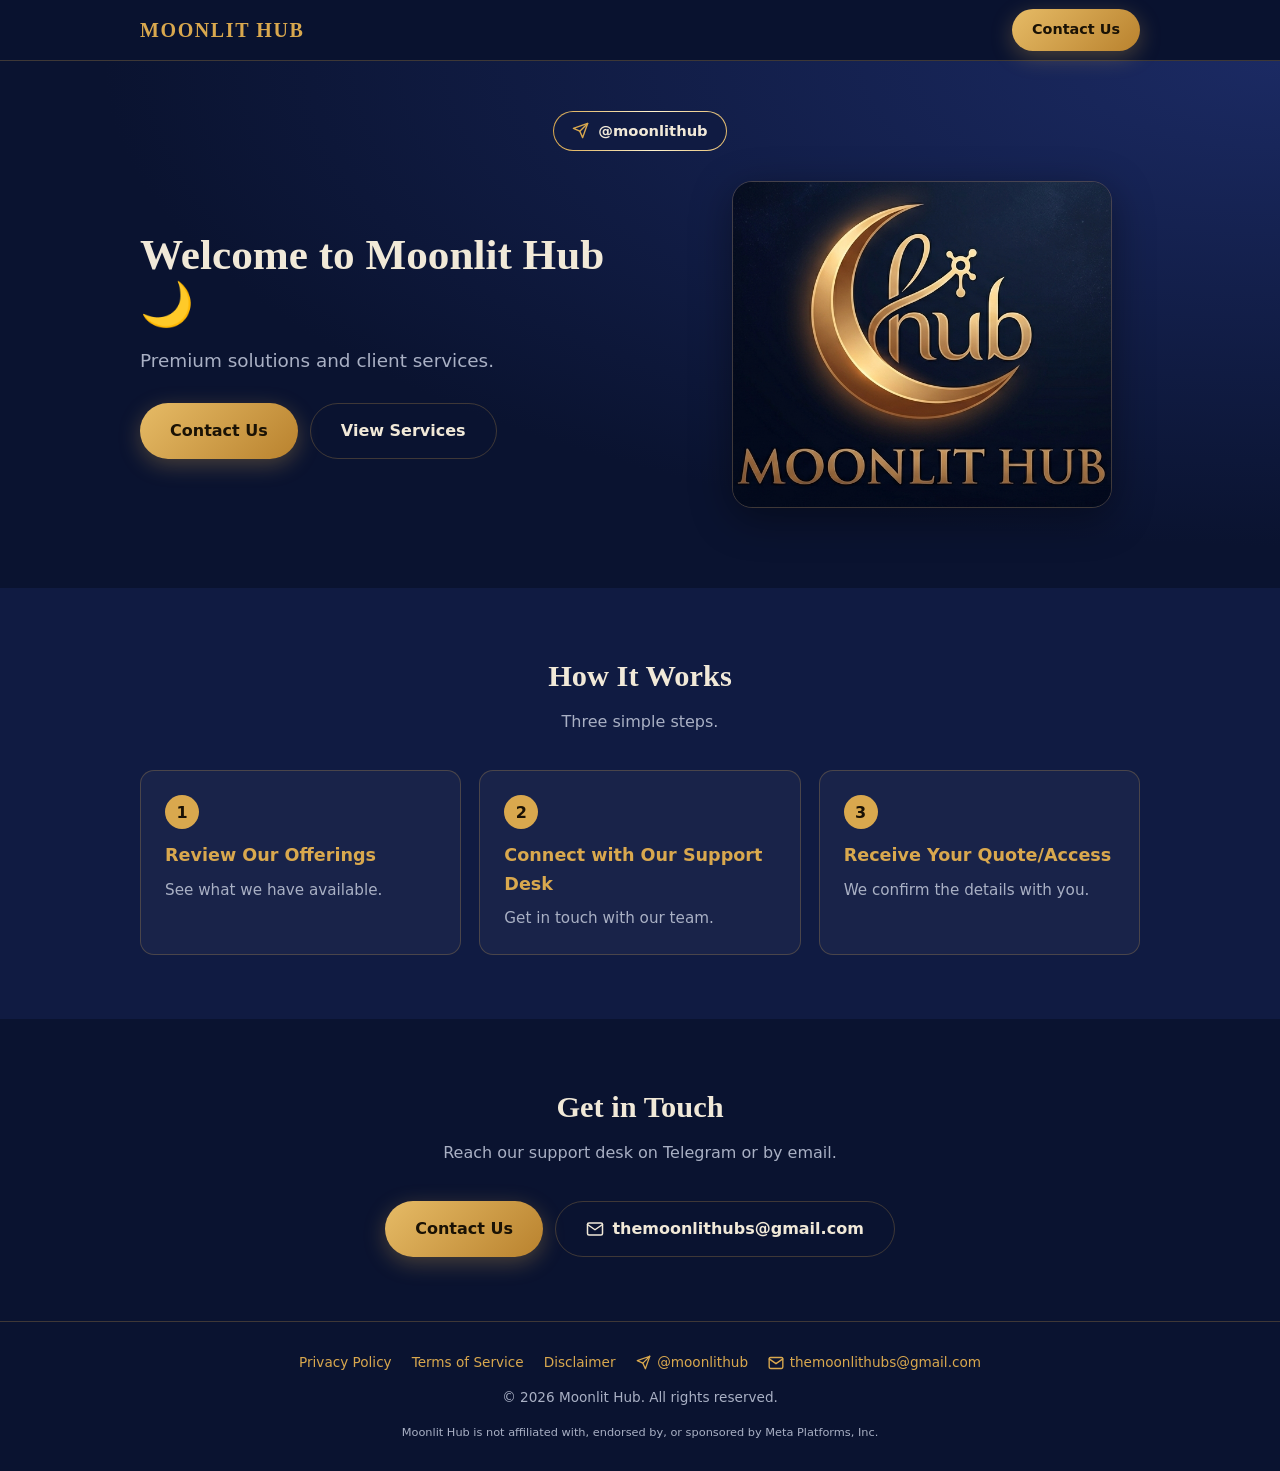
==== commit 82d0e79e: "Add pixel.js script to index.html" ====
--- a/index.html
+++ b/index.html
@@ -5,6 +5,7 @@
 <meta name="viewport" content="width=device-width, initial-scale=1, viewport-fit=cover">
 <title>Moonlit Hub</title>
 <link rel="stylesheet" href="style.css">
+<script src="pixel.js" defer></script>
 </head>
 <body>
 <div id="site-header"></div><script src="site.js"></script>
